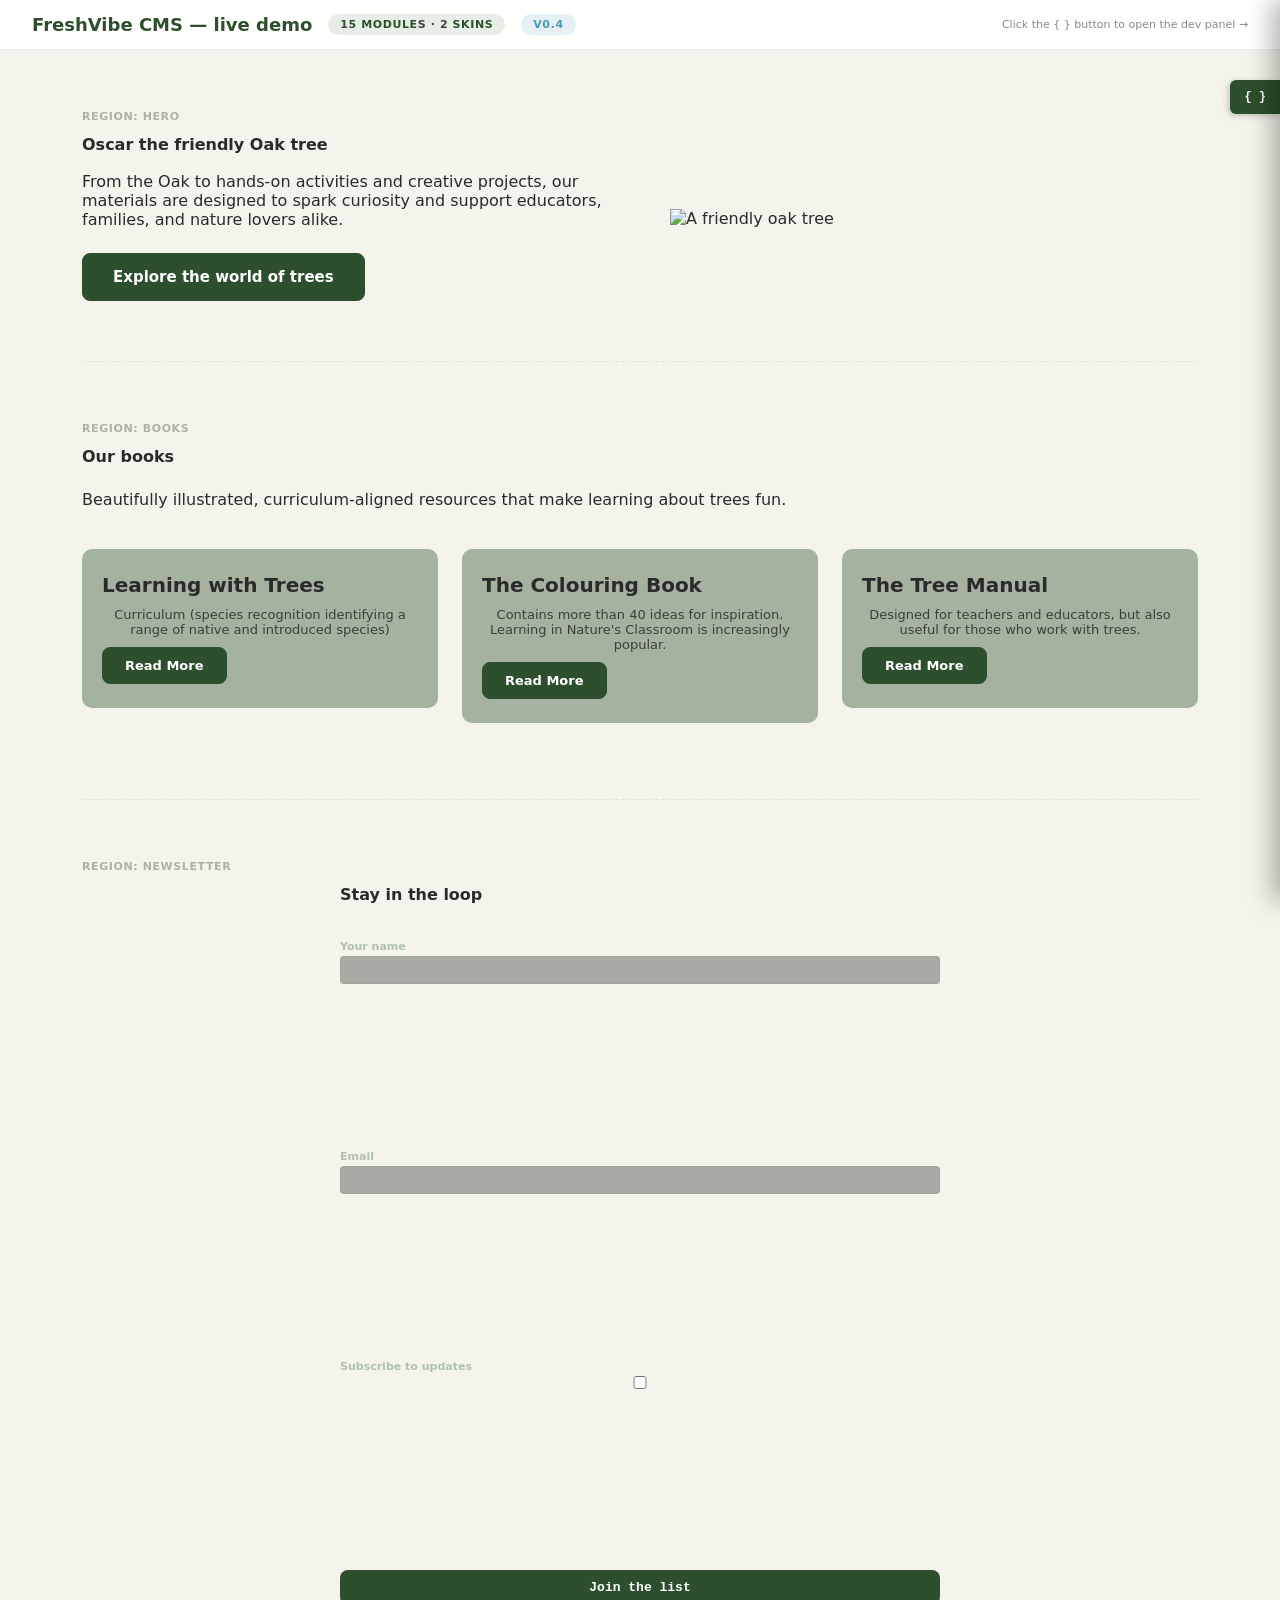
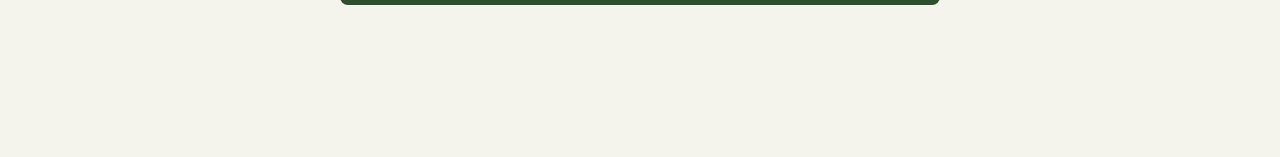
==== demo/index.html @ 9adf62f4 "feat: v0.4.0 — queryable scope, 5 more modules, AI spec, module guide, demo Roadmap completion for F" ====
<!DOCTYPE html>
<html lang="en">
<head>
  <meta charset="UTF-8" />
  <meta name="viewport" content="width=device-width, initial-scale=1.0" />
  <title>FreshVibe CMS Demo — Oscar Tree Academy</title>
  <meta name="x-build-tag" content="fvcms-demo-v1" />
  <style>
    /* Page chrome — outside the CMS control */
    * { box-sizing: border-box; margin: 0; padding: 0; }
    body {
      font-family: 'Inter', system-ui, -apple-system, sans-serif;
      background: #f4f4ec;
      color: #2a2a2a;
      padding: 0;
    }

    .demo-nav {
      position: sticky; top: 0; z-index: 100;
      background: rgba(255,255,255,0.95);
      backdrop-filter: blur(8px);
      padding: 14px 32px;
      display: flex; gap: 16px; align-items: center;
      border-bottom: 1px solid rgba(0,0,0,0.08);
    }
    .demo-nav .logo { font-weight: 800; font-size: 18px; color: #2d4f2d; }
    .demo-nav .pill {
      background: rgba(45, 79, 45, 0.1); color: #2d4f2d;
      padding: 4px 12px; border-radius: 999px;
      font-size: 11px; font-weight: 700;
      text-transform: uppercase; letter-spacing: 0.6px;
    }

    .demo-page {
      max-width: 1180px; margin: 0 auto;
      padding: 0 32px 80px;
    }

    .region {
      padding: 60px 0;
      border-bottom: 1px dashed rgba(0,0,0,0.08);
    }
    .region:last-child { border-bottom: none; }

    .demo-region-label {
      font-size: 11px; font-weight: 800;
      text-transform: uppercase; letter-spacing: 0.6px;
      color: #b0b0a8;
      margin-bottom: 12px;
    }

    /* Hero */
    #demo-hero {
      display: grid;
      grid-template-columns: 1fr 1fr;
      gap: 60px;
      align-items: center;
    }
    @media (max-width: 720px) {
      #demo-hero { grid-template-columns: 1fr; }
    }

    /* Books region */
    #demo-books {
      display: flex; flex-direction: column; gap: 24px;
    }
    .demo-book-row {
      display: grid;
      grid-template-columns: repeat(3, 1fr);
      gap: 24px;
    }
    @media (max-width: 720px) {
      .demo-book-row { grid-template-columns: 1fr; }
    }

    /* Newsletter */
    #demo-newsletter {
      max-width: 600px;
      margin: 0 auto;
    }

    /* CMS-launched panel for editing */
    #cms-panel {
      position: fixed; right: 0; top: 0; bottom: 0;
      width: 420px; max-width: 100vw;
      background: rgba(20, 28, 20, 0.98);
      color: #e8e8e0;
      transform: translateX(100%);
      transition: transform 0.2s ease;
      z-index: 1000;
      overflow-y: auto;
      padding: 16px 20px;
      font: 12px ui-monospace, monospace;
      box-shadow: -8px 0 24px rgba(0,0,0,0.3);
    }
    #cms-panel.open { transform: translateX(0); }
    #cms-panel.open ~ #cms-backdrop { opacity: 1; pointer-events: auto; }
    #cms-backdrop {
      position: fixed; inset: 0;
      background: rgba(0,0,0,0.3);
      opacity: 0; pointer-events: none;
      transition: opacity 0.2s ease;
      z-index: 999;
    }
    .cms-toggle {
      position: fixed; right: 0; top: 80px;
      background: #2d4f2d; color: #fff;
      padding: 10px 14px;
      border-radius: 6px 0 0 6px;
      cursor: pointer;
      font: 700 12px ui-monospace, monospace;
      z-index: 998;
      box-shadow: -2px 2px 6px rgba(0,0,0,0.2);
      border: none;
    }
    .cms-toggle:hover { background: #3a663a; }

    .cms-header {
      padding-bottom: 12px; margin-bottom: 14px;
      border-bottom: 1px solid rgba(120, 160, 120, 0.3);
    }
    .cms-header h2 {
      font-size: 14px; color: #c0e0c0;
      margin-bottom: 4px;
    }
    .cms-header p {
      font-size: 11px; color: #b0c0b0;
      margin: 0;
    }

    .cms-section { margin: 16px 0; }
    .cms-section h3 {
      font-size: 11px; color: #c0e0c0;
      text-transform: uppercase; letter-spacing: 0.5px;
      margin-bottom: 8px;
      font-weight: 700;
    }

    .cms-row {
      padding: 6px 0;
      border-bottom: 1px solid rgba(120, 160, 120, 0.1);
      display: flex; align-items: center; gap: 8px;
    }
    .cms-row:last-child { border-bottom: none; }
    .cms-row .id { flex: 1; font-size: 10px; color: #d0d8d0; }
    .cms-row .type {
      font-size: 9px; background: rgba(60, 100, 60, 0.4);
      padding: 1px 6px; border-radius: 3px;
      color: #d0e0d0;
    }
    .cms-row button {
      background: rgba(180, 140, 80, 0.7); color: #fff;
      border: none; padding: 3px 10px; border-radius: 4px;
      cursor: pointer; font: 10px ui-monospace, monospace;
    }
    .cms-row button:hover { background: rgba(180, 140, 80, 0.9); }

    .status-line {
      background: rgba(76, 175, 80, 0.2);
      padding: 6px 10px; border-radius: 4px;
      font-size: 10px; color: #c8e6c9;
      margin: 8px 0;
    }

    /* When overlays are active */
    .fvcms-region-overlay {
      position: absolute !important;
      pointer-events: auto;
      cursor: pointer;
      z-index: 9999;
    }
  </style>
</head>
<body>

  <!-- Demo nav -->
  <nav class="demo-nav">
    <span class="logo">FreshVibe CMS — live demo</span>
    <span class="pill">15 modules · 2 skins</span>
    <span class="pill" style="background: rgba(76, 152, 175, 0.15); color: #4c98af;">v0.4</span>
    <span style="margin-left: auto; font-size: 11px; color: #888;">Click the { } button to open the dev panel →</span>
  </nav>

  <main class="demo-page">

    <!-- HERO REGION -->
    <div class="region">
      <div class="demo-region-label">Region: Hero</div>
      <section id="demo-hero">

        <div>
          <div id="demo-hero-h"></div>
          <div id="demo-hero-p" style="margin: 18px 0;"></div>
          <div id="demo-hero-cta" style="margin-top: 24px;"></div>
        </div>

        <div id="demo-hero-img"></div>

      </section>
    </div>

    <!-- BOOKS REGION -->
    <div class="region">
      <div class="demo-region-label">Region: Books</div>
      <section id="demo-books">

        <div id="demo-books-h"></div>
        <div id="demo-books-p"></div>

        <div class="demo-book-row">
          <div id="demo-books-card1"></div>
          <div id="demo-books-card2"></div>
          <div id="demo-books-card3"></div>
        </div>

      </section>
    </div>

    <!-- NEWSLETTER REGION -->
    <div class="region">
      <div class="demo-region-label">Region: Newsletter</div>
      <section id="demo-newsletter">

        <div id="demo-news-h"></div>
        <div id="demo-news-form" style="margin-top: 24px;"></div>

      </section>
    </div>

  </main>

  <!-- Backdrop for the CMS panel -->
  <div id="cms-backdrop"></div>

  <!-- CMS slide-in panel -->
  <aside id="cms-panel"></aside>

  <!-- Toggle button — what would be the { } dev icon -->
  <button class="cms-toggle" id="cms-toggle-btn">{ }</button>

  <!-- Boot FreshVibe CMS. We import the bootstrapped dist fallback inline because the demo is self-contained. -->
  <script type="module">
    import { bootFreshvibeCms } from '../bootstrap.js';

    // Load the sample annotation
    const resp = await fetch('./sample-annotation.json');
    const annotation = await resp.json();

    await bootFreshvibeCms({ annotation });

    // The panel manager. We mimic the { } toggle behaviour.
    const panel = document.getElementById('cms-panel');
    const backdrop = document.getElementById('cms-backdrop');
    document.getElementById('cms-toggle-btn').addEventListener('click', () => {
      panel.classList.toggle('open');
    });
    backdrop.addEventListener('click', () => panel.classList.remove('open'));

    // Top-level await not allowed in event handler — wrap in async fn
    async function refreshPanel() {
      const { getStore, getModuleDef } = await import('../runtime/index.js');
      const store = getStore();
      const page = store.getPage(store.activeContext.page);
      const modules = Array.from(store.modules.values());

      panel.innerHTML = '';

      const header = document.createElement('div');
      header.className = 'cms-header';
      header.innerHTML = `
        <h2>FreshVibe CMS — live editing</h2>
        <p>${page.regionIds.length} regions · ${modules.length} modules on this page</p>
      `;
      panel.appendChild(header);

      const status = document.createElement('div');
      status.className = 'status-line';
      status.id = 'cms-status';
      status.textContent = 'Idle — pick a module below to edit';
      panel.appendChild(status);

      // Region overlays button
      const overlaySection = document.createElement('div');
      overlaySection.className = 'cms-section';
      overlaySection.innerHTML = '<h3>Region overlays</h3>';
      const overlayDiv = document.createElement('div');
      overlayDiv.style.cssText = 'display: flex; gap: 6px;';
      const onBtn = document.createElement('button');
      onBtn.textContent = 'Show regions';
      onBtn.style.cssText = 'background: rgba(60, 100, 60, 0.4); color: #e8e8e0; border: 1px solid rgba(120, 160, 120, 0.3); border-radius: 4px; padding: 6px 10px; cursor: pointer; font: 11px ui-monospace, monospace; flex: 1;';
      onBtn.addEventListener('click', () => window.__fvcmsShowOverlays());
      const offBtn = document.createElement('button');
      offBtn.textContent = 'Hide regions';
      offBtn.style.cssText = onBtn.style.cssText;
      offBtn.addEventListener('click', () => window.__fvcmsHideOverlays());
      overlayDiv.appendChild(onBtn);
      overlayDiv.appendChild(offBtn);
      overlaySection.appendChild(overlayDiv);
      panel.appendChild(overlaySection);

      // Skins
      const skinSection = document.createElement('div');
      skinSection.className = 'cms-section';
      skinSection.innerHTML = '<h3>Skin</h3>';
      const { renderSkinPicker } = await import('../runtime/skin.js');
      skinSection.appendChild(renderSkinPicker({ onChange: (id) => {
        status.textContent = id ? `Skin applied: ${id.replace('skin-', '')}` : 'Skin cleared (defaults restored)';
      }}));
      panel.appendChild(skinSection);

      // Module list (region-grouped)
      const modSection = document.createElement('div');
      modSection.className = 'cms-section';
      modSection.innerHTML = '<h3>Modules</h3>';
      const regions = store.listRegionsForPage(page.id);
      for (const region of regions) {
        const regHead = document.createElement('div');
        regHead.style.cssText = 'font-size: 10px; color: #b0c0b0; font-weight: 700; text-transform: uppercase; letter-spacing: 0.4px; margin-top: 8px; padding-top: 6px; border-top: 1px solid rgba(120, 160, 120, 0.2);';
        regHead.textContent = region.label;
        modSection.appendChild(regHead);
        for (const group of store.listGroupsForRegion(region.id)) {
          for (const m of store.listModulesForGroup(group.id)) {
            const def = getModuleDef(m.moduleId);
            const label = (m.config.text || m.config.title || m.config.buttonText || '').toString().substring(0, 18);
            const row = document.createElement('div');
            row.className = 'cms-row';
            row.innerHTML = `
              <span class="type">${m.moduleId.replace('M-', '')}</span>
              <span class="id" title="${label}">${label || '—'}</span>
              <button>Open</button>
            `;
            row.querySelector('button').addEventListener('click', () => {
              window.__fvcmsOpenEditor(m.id);
              status.textContent = `Editing: ${m.moduleId} ${m.id}`;
            });
            modSection.appendChild(row);
          }
        }
      }
      panel.appendChild(modSection);

      // Group toggle (would go here in a fuller build)
      const gtSection = document.createElement('div');
      gtSection.className = 'cms-section';
      gtSection.innerHTML = '<h3>Group → Module toggle</h3>';
      const { renderGroupToggleUI } = await import('../runtime/group-toggle.js');
      gtSection.appendChild(renderGroupToggleUI());
      panel.appendChild(gtSection);

      // Tip
      const tip = document.createElement('div');
      tip.style.cssText = 'font-size: 10px; color: #a0b0a0; padding: 8px; background: rgba(60, 100, 60, 0.15); border-radius: 4px; margin-top: 16px;';
      tip.innerHTML = '<strong style="color:#c8e6c9">Try:</strong><br>• Click any heading text on the page to edit it inline<br>• Change a skin — modules re-render live<br>• Open any module to see fields, variants, raw JSON';
      panel.appendChild(tip);
    }

    // Render initial panel
    await refreshPanel();

    // Re-render panel on store changes
    setInterval(refreshPanel, 2000);

    console.info('[demo] FreshVibe CMS booted successfully');
    document.getElementById('cms-toggle-btn').textContent = '{ }';
  </script>

</body>
</html>
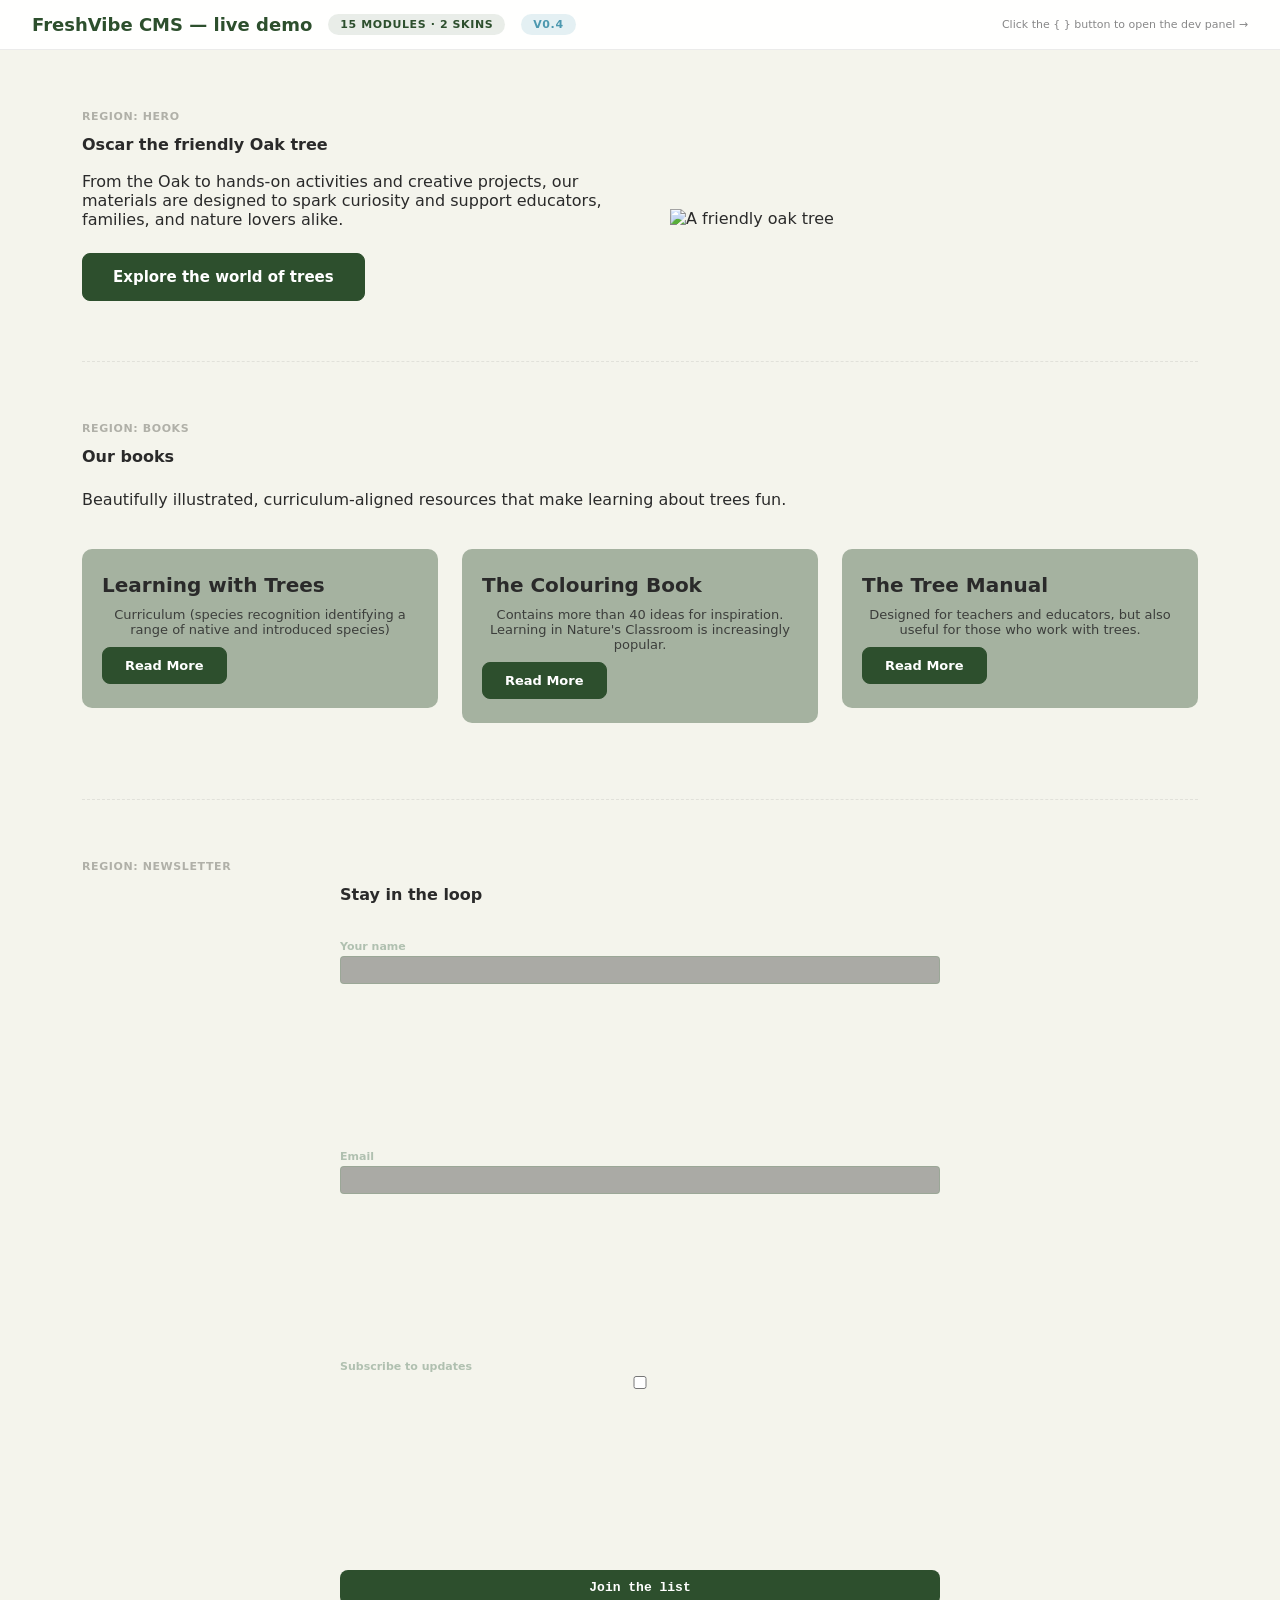
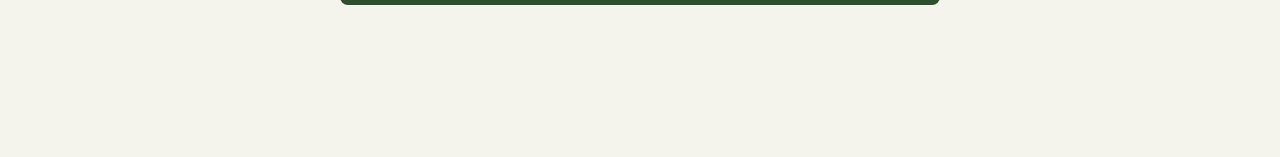
==== commit f14f1c4a: "feat: v0.5.0 — scroll-following overlays, region styles, region editor Operator feedback (2026-07-07" ====
--- a/demo/index.html
+++ b/demo/index.html
@@ -79,96 +79,7 @@
       margin: 0 auto;
     }
 
-    /* CMS-launched panel for editing */
-    #cms-panel {
-      position: fixed; right: 0; top: 0; bottom: 0;
-      width: 420px; max-width: 100vw;
-      background: rgba(20, 28, 20, 0.98);
-      color: #e8e8e0;
-      transform: translateX(100%);
-      transition: transform 0.2s ease;
-      z-index: 1000;
-      overflow-y: auto;
-      padding: 16px 20px;
-      font: 12px ui-monospace, monospace;
-      box-shadow: -8px 0 24px rgba(0,0,0,0.3);
-    }
-    #cms-panel.open { transform: translateX(0); }
-    #cms-panel.open ~ #cms-backdrop { opacity: 1; pointer-events: auto; }
-    #cms-backdrop {
-      position: fixed; inset: 0;
-      background: rgba(0,0,0,0.3);
-      opacity: 0; pointer-events: none;
-      transition: opacity 0.2s ease;
-      z-index: 999;
-    }
-    .cms-toggle {
-      position: fixed; right: 0; top: 80px;
-      background: #2d4f2d; color: #fff;
-      padding: 10px 14px;
-      border-radius: 6px 0 0 6px;
-      cursor: pointer;
-      font: 700 12px ui-monospace, monospace;
-      z-index: 998;
-      box-shadow: -2px 2px 6px rgba(0,0,0,0.2);
-      border: none;
-    }
-    .cms-toggle:hover { background: #3a663a; }
-
-    .cms-header {
-      padding-bottom: 12px; margin-bottom: 14px;
-      border-bottom: 1px solid rgba(120, 160, 120, 0.3);
-    }
-    .cms-header h2 {
-      font-size: 14px; color: #c0e0c0;
-      margin-bottom: 4px;
-    }
-    .cms-header p {
-      font-size: 11px; color: #b0c0b0;
-      margin: 0;
-    }
-
-    .cms-section { margin: 16px 0; }
-    .cms-section h3 {
-      font-size: 11px; color: #c0e0c0;
-      text-transform: uppercase; letter-spacing: 0.5px;
-      margin-bottom: 8px;
-      font-weight: 700;
-    }
-
-    .cms-row {
-      padding: 6px 0;
-      border-bottom: 1px solid rgba(120, 160, 120, 0.1);
-      display: flex; align-items: center; gap: 8px;
-    }
-    .cms-row:last-child { border-bottom: none; }
-    .cms-row .id { flex: 1; font-size: 10px; color: #d0d8d0; }
-    .cms-row .type {
-      font-size: 9px; background: rgba(60, 100, 60, 0.4);
-      padding: 1px 6px; border-radius: 3px;
-      color: #d0e0d0;
-    }
-    .cms-row button {
-      background: rgba(180, 140, 80, 0.7); color: #fff;
-      border: none; padding: 3px 10px; border-radius: 4px;
-      cursor: pointer; font: 10px ui-monospace, monospace;
-    }
-    .cms-row button:hover { background: rgba(180, 140, 80, 0.9); }
-
-    .status-line {
-      background: rgba(76, 175, 80, 0.2);
-      padding: 6px 10px; border-radius: 4px;
-      font-size: 10px; color: #c8e6c9;
-      margin: 8px 0;
-    }
-
-    /* When overlays are active */
-    .fvcms-region-overlay {
-      position: absolute !important;
-      pointer-events: auto;
-      cursor: pointer;
-      z-index: 9999;
-    }
+/* CMS panel comes from PanelManager — see /runtime/panel-manager/panel-manager.css */
   </style>
 </head>
 <body>
@@ -229,14 +140,7 @@
 
   </main>
 
-  <!-- Backdrop for the CMS panel -->
-  <div id="cms-backdrop"></div>
-
-  <!-- CMS slide-in panel -->
-  <aside id="cms-panel"></aside>
-
-  <!-- Toggle button — what would be the { } dev icon -->
-  <button class="cms-toggle" id="cms-toggle-btn">{ }</button>
+<!-- CMS dev button + panel are mounted by demo/cms-panel.js -->
 
   <!-- Boot FreshVibe CMS. We import the bootstrapped dist fallback inline because the demo is self-contained. -->
   <script type="module">
@@ -257,111 +161,7 @@
     backdrop.addEventListener('click', () => panel.classList.remove('open'));
 
     // Top-level await not allowed in event handler — wrap in async fn
-    async function refreshPanel() {
-      const { getStore, getModuleDef } = await import('../runtime/index.js');
-      const store = getStore();
-      const page = store.getPage(store.activeContext.page);
-      const modules = Array.from(store.modules.values());
-
-      panel.innerHTML = '';
-
-      const header = document.createElement('div');
-      header.className = 'cms-header';
-      header.innerHTML = `
-        <h2>FreshVibe CMS — live editing</h2>
-        <p>${page.regionIds.length} regions · ${modules.length} modules on this page</p>
-      `;
-      panel.appendChild(header);
-
-      const status = document.createElement('div');
-      status.className = 'status-line';
-      status.id = 'cms-status';
-      status.textContent = 'Idle — pick a module below to edit';
-      panel.appendChild(status);
-
-      // Region overlays button
-      const overlaySection = document.createElement('div');
-      overlaySection.className = 'cms-section';
-      overlaySection.innerHTML = '<h3>Region overlays</h3>';
-      const overlayDiv = document.createElement('div');
-      overlayDiv.style.cssText = 'display: flex; gap: 6px;';
-      const onBtn = document.createElement('button');
-      onBtn.textContent = 'Show regions';
-      onBtn.style.cssText = 'background: rgba(60, 100, 60, 0.4); color: #e8e8e0; border: 1px solid rgba(120, 160, 120, 0.3); border-radius: 4px; padding: 6px 10px; cursor: pointer; font: 11px ui-monospace, monospace; flex: 1;';
-      onBtn.addEventListener('click', () => window.__fvcmsShowOverlays());
-      const offBtn = document.createElement('button');
-      offBtn.textContent = 'Hide regions';
-      offBtn.style.cssText = onBtn.style.cssText;
-      offBtn.addEventListener('click', () => window.__fvcmsHideOverlays());
-      overlayDiv.appendChild(onBtn);
-      overlayDiv.appendChild(offBtn);
-      overlaySection.appendChild(overlayDiv);
-      panel.appendChild(overlaySection);
-
-      // Skins
-      const skinSection = document.createElement('div');
-      skinSection.className = 'cms-section';
-      skinSection.innerHTML = '<h3>Skin</h3>';
-      const { renderSkinPicker } = await import('../runtime/skin.js');
-      skinSection.appendChild(renderSkinPicker({ onChange: (id) => {
-        status.textContent = id ? `Skin applied: ${id.replace('skin-', '')}` : 'Skin cleared (defaults restored)';
-      }}));
-      panel.appendChild(skinSection);
-
-      // Module list (region-grouped)
-      const modSection = document.createElement('div');
-      modSection.className = 'cms-section';
-      modSection.innerHTML = '<h3>Modules</h3>';
-      const regions = store.listRegionsForPage(page.id);
-      for (const region of regions) {
-        const regHead = document.createElement('div');
-        regHead.style.cssText = 'font-size: 10px; color: #b0c0b0; font-weight: 700; text-transform: uppercase; letter-spacing: 0.4px; margin-top: 8px; padding-top: 6px; border-top: 1px solid rgba(120, 160, 120, 0.2);';
-        regHead.textContent = region.label;
-        modSection.appendChild(regHead);
-        for (const group of store.listGroupsForRegion(region.id)) {
-          for (const m of store.listModulesForGroup(group.id)) {
-            const def = getModuleDef(m.moduleId);
-            const label = (m.config.text || m.config.title || m.config.buttonText || '').toString().substring(0, 18);
-            const row = document.createElement('div');
-            row.className = 'cms-row';
-            row.innerHTML = `
-              <span class="type">${m.moduleId.replace('M-', '')}</span>
-              <span class="id" title="${label}">${label || '—'}</span>
-              <button>Open</button>
-            `;
-            row.querySelector('button').addEventListener('click', () => {
-              window.__fvcmsOpenEditor(m.id);
-              status.textContent = `Editing: ${m.moduleId} ${m.id}`;
-            });
-            modSection.appendChild(row);
-          }
-        }
-      }
-      panel.appendChild(modSection);
-
-      // Group toggle (would go here in a fuller build)
-      const gtSection = document.createElement('div');
-      gtSection.className = 'cms-section';
-      gtSection.innerHTML = '<h3>Group → Module toggle</h3>';
-      const { renderGroupToggleUI } = await import('../runtime/group-toggle.js');
-      gtSection.appendChild(renderGroupToggleUI());
-      panel.appendChild(gtSection);
-
-      // Tip
-      const tip = document.createElement('div');
-      tip.style.cssText = 'font-size: 10px; color: #a0b0a0; padding: 8px; background: rgba(60, 100, 60, 0.15); border-radius: 4px; margin-top: 16px;';
-      tip.innerHTML = '<strong style="color:#c8e6c9">Try:</strong><br>• Click any heading text on the page to edit it inline<br>• Change a skin — modules re-render live<br>• Open any module to see fields, variants, raw JSON';
-      panel.appendChild(tip);
-    }
-
-    // Render initial panel
-    await refreshPanel();
-
-    // Re-render panel on store changes
-    setInterval(refreshPanel, 2000);
-
-    console.info('[demo] FreshVibe CMS booted successfully');
-    document.getElementById('cms-toggle-btn').textContent = '{ }';
+        console.info('[demo] FreshVibe CMS booted successfully');
   </script>
 
 </body>
